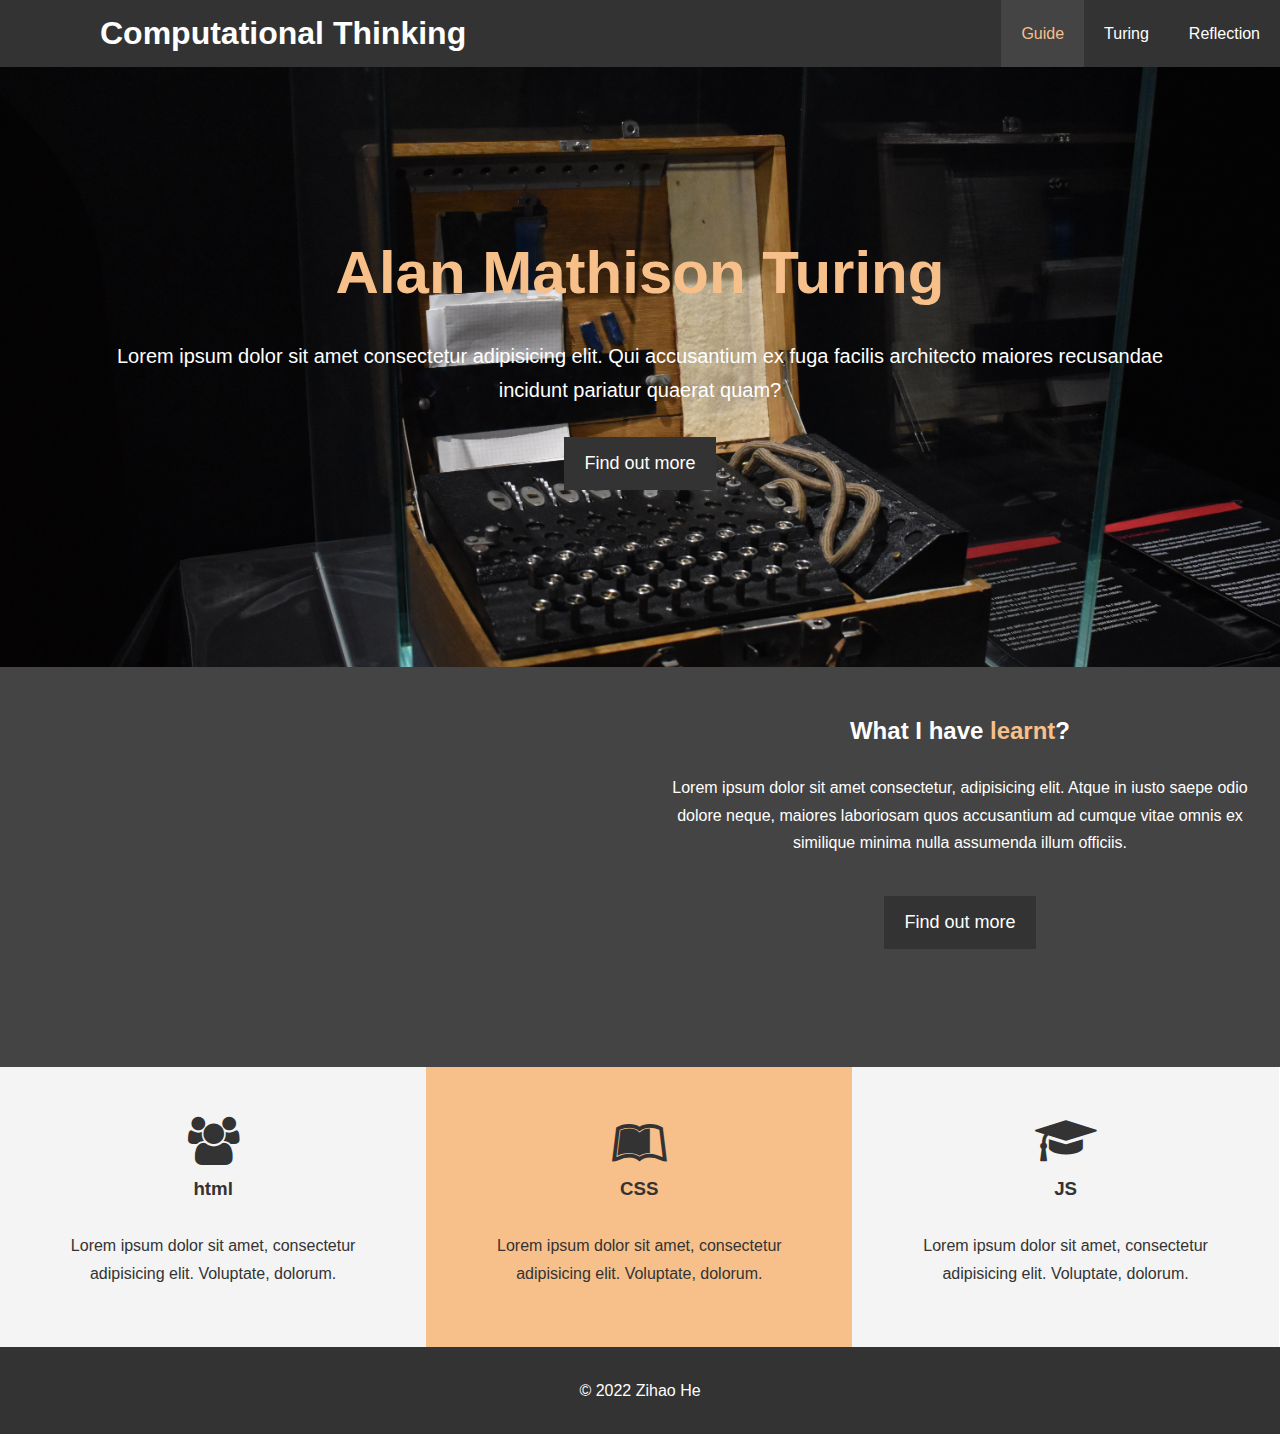
==== index.html @ 5e50711f "first commit" ====
<!DOCTYPE html>
<html lang="en">
<head>
    <meta charset="UTF-8">
    <meta http-equiv="X-UA-Compatible" content="IE=edge">
    <meta name="viewport" content="width=device-width, initial-scale=1.0">
    <meta name="description" content="学习HTML和css">
    <meta name="keywords" content="巩固HTML和css知识">
    <link rel="stylesheet" href="css/style.css">
    <link rel="stylesheet" href="css/font-awesome.min.css">
    <title>CMT199 Coursework</title>
</head>
<body>
    <header>
        <nav id="navbar">
            <h1><a href="index.html">Computational Thinking</a></h1>
            <ul>
                <li>
                    <a class="current" href="index.html">Guide</a>
                </li>
                <li>
                    <a href="turing.html">Turing</a>
                </li>
                <li>
                    <a href="reflection.html">Reflection</a>
                </li>
            </ul>
        </nav>
        <div id="showcase">
            <div class="container">
                <div class="showcase-content">  
                    <h1><span class="text-primary">Alan Mathison Turing</span></h1>
                    <p>Lorem ipsum dolor sit amet consectetur adipisicing elit. Qui accusantium ex fuga facilis architecto maiores recusandae incidunt pariatur quaerat quam?</p>
                    <a class="btn" href="Turing.html">Find out more</a>
                </div>
            </div>
        </div>

    </header>
    <section id="home-info" class="bg-dark">
        <div class="info-img">

        </div>
        <div class="info-content">
            <h2>What I have <span class="text-primary">learnt</span>?</h2>
            <p>Lorem ipsum dolor sit amet consectetur, adipisicing elit. Atque in iusto saepe odio dolore neque, maiores laboriosam quos accusantium ad cumque vitae omnis ex similique minima nulla assumenda illum officiis.</p>
            <a class="btn btn-light" href="about.html">Find out more</a>
        </div>
    </section>
    <section id="features">
        <div class="box bg-light">
            <i class="fa fa-users fa-3x"></i>
            <h3>html</h3>
            <p>Lorem ipsum dolor sit amet, consectetur adipisicing elit. Voluptate, dolorum.</p>
        </div>
        <div class="box bg-primary">
            <i class="fa fa-leanpub fa-3x"></i>
            <h3>CSS</h3>
            <p>Lorem ipsum dolor sit amet, consectetur adipisicing elit. Voluptate, dolorum.</p>
        </div>
        <div class="box bg-light">
            <i class="fa fa-graduation-cap fa-3x"></i>
            <h3>JS</h3>
            <p>Lorem ipsum dolor sit amet, consectetur adipisicing elit. Voluptate, dolorum.</p>
        </div>
    </section>
    <div class="clr"></div>
    <footer id="main-footer">
        <p>&copy; 2022 Zihao He</p>
    </footer>
</body>
</html>
---- css/style.css ----
/* reset */
*{
    padding: 0;
    margin: 0;
    box-sizing: border-box;
}
/* main styling */
html,body{
    font-family: 'Segoe UI', Tahoma, Geneva, Verdana, sans-serif;
    line-height: 1.7em;
}
a{
    color: #333;
    text-decoration: none;
}
h1,h2,h3{
    padding-bottom: 20px;
}
p{
    margin: 10px 0;
}
/* utility classes */
.container{
    margin: 0 auto;
    max-width: 1100px;
    overflow: hidden;
    padding: 0 20px;
}
.text-primary{
    color: #f7c08a;
}
.bg-dark{
    background: #444;
    color: #fff;

}
.clr{
    clear: both;
}
.py{
    padding: 10px 0;
}
.l-heading{
    font-size: 40px;
    padding-top: 20px;
}
/* navbar */
#navbar{
    background: #333;
    color: #fff;
    overflow: auto;

}
#navbar a{
    color: #fff;
}
#navbar h1{
    float: left;
    padding-top: 20px;
    margin-left: 100px;
}
#navbar ul{
    float: right;
    list-style: none;
}
#navbar li{
    float: left;  
}
#navbar ul li a{
    display: block;
    padding: 20px;
    text-align: center;
}
#navbar ul li a:hover,
#navbar ul li a.current{
    background: #444;
    color: #f7c08a;
}
/* showcase */
#showcase{
    background: url('../img/showcase-blackAudioMixer.jpg')
    no-repeat center center/cover;
    height: 600px;
}
#showcase .showcase-content{
    color: #fff;
    text-align: center;
    padding-top: 170px;
}
#showcase .showcase-content h1{
    font-size: 60px;
    line-height: 1.2em;
}
#showcase .showcase-content p{
    font-size: 20px;
    line-height: 1.7em;
    padding-bottom: 20px;
}
.btn{
    display: inline-block;
    font-size: 18px;
    color: #fff;
    background: #333;
    padding: 13px 20px;
    border: none;
}
.btn:hover{
    background: #f7c08a;
}
.btt-light{
    background: #f4f4f4;
    color: #333;
}
/* home-info */
#home-info{
    height: 400px;

}
#home-info .info-img{
    float: left;
    width: 50%;
    background: url('../img/pexels-grafixartphoto-samir-belhamra-4254551.jpg')
    no-repeat center center/cover;
    height: 100%;
}
#home-info .info-content{
    float: right;
    width: 50%;
    text-align: center;
    height: 100%;
    padding: 50px 30px;
    overflow: hidden;
}
#home-info .info-content p{
    padding-bottom: 30px;
}

/* features */
.box{
    float: left;
    width: 33.3%;
    padding: 50px;
    text-align: center;
}
.box i{
    margin-bottom: 10px;
}
.bg-light{
    background: #f4f4f4;
    color: #333;
}
.bg-primary{
    background: #f7c08a;
    color: #333;
}
/* about-info */
#about-info .info-left{
    float: left;
    width: 50%;
    height: 100%;

}
#about-info .info-right{
    float: right;
    width: 50%;
    height: 100%;
}
#about-info .info-right img{
    display: block;
    width: 80%;
    margin: 0 auto;
    border-radius: 50%;
}

/*testimonals*/
#testimonials{
    height: 600px;
    background: url('../img/pexels-grafixartphoto-samir-belhamra-4254562.jpg') 
    no-repeat center center/cover;
    padding-top: 100px;
}
#testimonials h2{
    color: #fff;
    text-align: center;
    padding-bottom: 40px;
}
#testimonials .testimonial{
    padding: 20px;
    margin-bottom: 40px;
    border-radius: 5px;
    opacity: 0.9;
}
#testimonials .testimonial img{
    width: 100px;
    height: 100px;
    border-radius: 50%;
    float: left;
    margin-right: 20px;
}

/* coontact-form */
#contact-form .form-group{
    margin-bottom: 20px;
}
#contact-form label{
    display: block;
    margin-bottom: 5px;
}
#contact-form input,
#contact-form textarea{
    width: 100%;
    padding: 10px;
    border: 1px #ddd solid;
}
#contact-form textarea{
    height: 200px;
}
#contact-form input:focus,
#contact-form textarea:focus{
    outline: none;
    border-color: #f7c08a;
}
/* footer */
#main-footer{
    text-align: center;
    background: #333;
    color: #fff;
    padding: 20px;
}
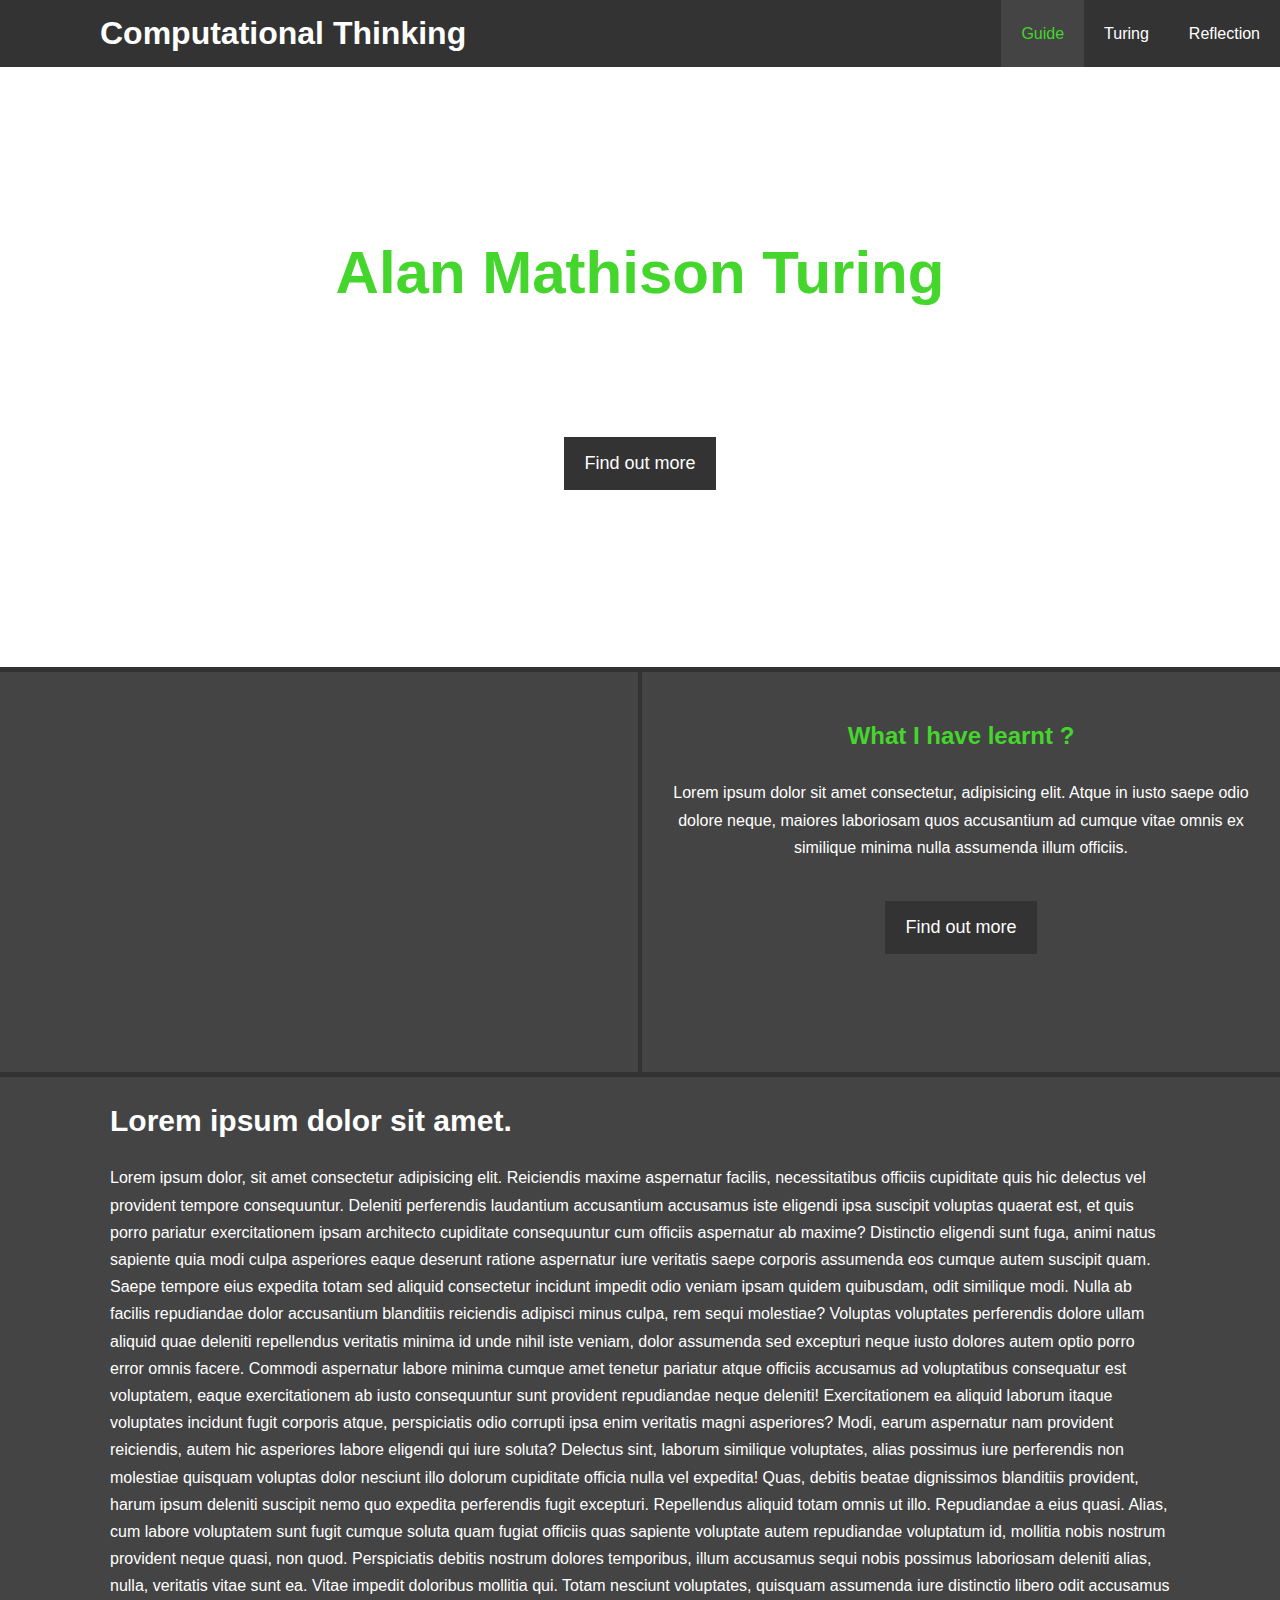
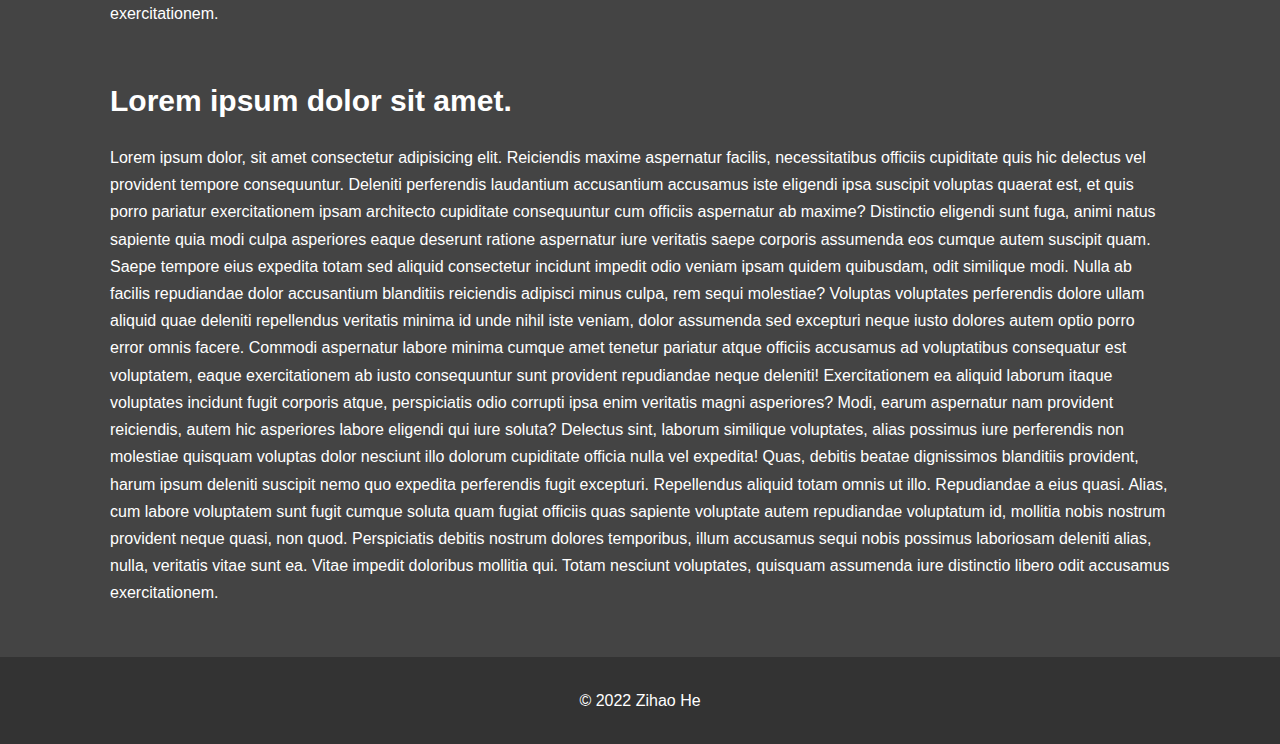
==== commit 780b5873: "Initialising the project" ====
--- a/index.html
+++ b/index.html
@@ -1,22 +1,23 @@
 <!DOCTYPE html>
 <html lang="en">
+
 <head>
     <meta charset="UTF-8">
     <meta http-equiv="X-UA-Compatible" content="IE=edge">
     <meta name="viewport" content="width=device-width, initial-scale=1.0">
-    <meta name="description" content="学习HTML和css">
-    <meta name="keywords" content="巩固HTML和css知识">
+    <meta name="description" content="Learn HTML and CSS">
     <link rel="stylesheet" href="css/style.css">
     <link rel="stylesheet" href="css/font-awesome.min.css">
-    <title>CMT199 Coursework</title>
+    <title>CMT119 Coursework</title>
 </head>
+
 <body>
     <header>
         <nav id="navbar">
             <h1><a href="index.html">Computational Thinking</a></h1>
             <ul>
                 <li>
-                    <a class="current" href="index.html">Guide</a>
+                    <a class="current" href="#guide">Guide</a>
                 </li>
                 <li>
                     <a href="turing.html">Turing</a>
@@ -26,47 +27,93 @@
                 </li>
             </ul>
         </nav>
-        <div id="showcase">
-            <div class="container">
-                <div class="showcase-content">  
-                    <h1><span class="text-primary">Alan Mathison Turing</span></h1>
-                    <p>Lorem ipsum dolor sit amet consectetur adipisicing elit. Qui accusantium ex fuga facilis architecto maiores recusandae incidunt pariatur quaerat quam?</p>
-                    <a class="btn" href="Turing.html">Find out more</a>
-                </div>
+    </header>
+    <section id="showcase">
+        <div class="container">
+            <div class="showcase-content">
+                <h1><span class="text-primary">Alan Mathison Turing</span></h1>
+                <p>Lorem ipsum dolor sit amet consectetur adipisicing elit. Qui accusantium ex fuga facilis architecto
+                    maiores recusandae incidunt pariatur quaerat quam?</p>
+                <a class="btn" href="turing.html">Find out more</a>
             </div>
         </div>
-
-    </header>
+    </section>
+    <div class="separator"></div>
     <section id="home-info" class="bg-dark">
-        <div class="info-img">
-
-        </div>
+        <div class="info-img"></div>
         <div class="info-content">
-            <h2>What I have <span class="text-primary">learnt</span>?</h2>
-            <p>Lorem ipsum dolor sit amet consectetur, adipisicing elit. Atque in iusto saepe odio dolore neque, maiores laboriosam quos accusantium ad cumque vitae omnis ex similique minima nulla assumenda illum officiis.</p>
-            <a class="btn btn-light" href="about.html">Find out more</a>
+            <h2><span class="text-primary">What I have learnt ?</span></h2>
+            <p>Lorem ipsum dolor sit amet consectetur, adipisicing elit. Atque in iusto saepe odio dolore neque, maiores
+                laboriosam quos accusantium ad cumque vitae omnis ex similique minima nulla assumenda illum officiis.
+            </p>
+            <a class="btn btn-light" href="reflection.html">Find out more</a>
         </div>
     </section>
-    <section id="features">
-        <div class="box bg-light">
-            <i class="fa fa-users fa-3x"></i>
-            <h3>html</h3>
-            <p>Lorem ipsum dolor sit amet, consectetur adipisicing elit. Voluptate, dolorum.</p>
-        </div>
-        <div class="box bg-primary">
-            <i class="fa fa-leanpub fa-3x"></i>
-            <h3>CSS</h3>
-            <p>Lorem ipsum dolor sit amet, consectetur adipisicing elit. Voluptate, dolorum.</p>
-        </div>
-        <div class="box bg-light">
-            <i class="fa fa-graduation-cap fa-3x"></i>
-            <h3>JS</h3>
-            <p>Lorem ipsum dolor sit amet, consectetur adipisicing elit. Voluptate, dolorum.</p>
+    <div class="separator"></div>
+    <div class="clr"></div>
+    <section id="guide" class="py bg-dark">
+        <div class="container">
+            <div class="guide-content">
+                <h1>Lorem ipsum dolor sit amet.</h1>
+                <p>Lorem ipsum dolor, sit amet consectetur adipisicing elit. Reiciendis maxime aspernatur facilis,
+                    necessitatibus officiis cupiditate quis hic delectus vel provident tempore consequuntur. Deleniti
+                    perferendis laudantium accusantium accusamus iste eligendi ipsa suscipit voluptas quaerat est, et
+                    quis porro pariatur exercitationem ipsam architecto cupiditate consequuntur cum officiis aspernatur
+                    ab maxime? Distinctio eligendi sunt fuga, animi natus sapiente quia modi culpa asperiores eaque
+                    deserunt ratione aspernatur iure veritatis saepe corporis assumenda eos cumque autem suscipit quam.
+                    Saepe tempore eius expedita totam sed aliquid consectetur incidunt impedit odio veniam ipsam quidem
+                    quibusdam, odit similique modi. Nulla ab facilis repudiandae dolor accusantium blanditiis reiciendis
+                    adipisci minus culpa, rem sequi molestiae? Voluptas voluptates perferendis dolore ullam aliquid quae
+                    deleniti repellendus veritatis minima id unde nihil iste veniam, dolor assumenda sed excepturi neque
+                    iusto dolores autem optio porro error omnis facere. Commodi aspernatur labore minima cumque amet
+                    tenetur pariatur atque officiis accusamus ad voluptatibus consequatur est voluptatem, eaque
+                    exercitationem ab iusto consequuntur sunt provident repudiandae neque deleniti! Exercitationem ea
+                    aliquid laborum itaque voluptates incidunt fugit corporis atque, perspiciatis odio corrupti ipsa
+                    enim veritatis magni asperiores? Modi, earum aspernatur nam provident reiciendis, autem hic
+                    asperiores labore eligendi qui iure soluta? Delectus sint, laborum similique voluptates, alias
+                    possimus iure perferendis non molestiae quisquam voluptas dolor nesciunt illo dolorum cupiditate
+                    officia nulla vel expedita! Quas, debitis beatae dignissimos blanditiis provident, harum ipsum
+                    deleniti suscipit nemo quo expedita perferendis fugit excepturi. Repellendus aliquid totam omnis ut
+                    illo. Repudiandae a eius quasi. Alias, cum labore voluptatem sunt fugit cumque soluta quam fugiat
+                    officiis quas sapiente voluptate autem repudiandae voluptatum id, mollitia nobis nostrum provident
+                    neque quasi, non quod. Perspiciatis debitis nostrum dolores temporibus, illum accusamus sequi nobis
+                    possimus laboriosam deleniti alias, nulla, veritatis vitae sunt ea. Vitae impedit doloribus mollitia
+                    qui. Totam nesciunt voluptates, quisquam assumenda iure distinctio libero odit accusamus
+                    exercitationem.
+                </p>
+                <h1>Lorem ipsum dolor sit amet.</h1>
+                <p>Lorem ipsum dolor, sit amet consectetur adipisicing elit. Reiciendis maxime aspernatur facilis,
+                necessitatibus officiis cupiditate quis hic delectus vel provident tempore consequuntur. Deleniti
+                perferendis laudantium accusantium accusamus iste eligendi ipsa suscipit voluptas quaerat est, et
+                quis porro pariatur exercitationem ipsam architecto cupiditate consequuntur cum officiis aspernatur
+                ab maxime? Distinctio eligendi sunt fuga, animi natus sapiente quia modi culpa asperiores eaque
+                deserunt ratione aspernatur iure veritatis saepe corporis assumenda eos cumque autem suscipit quam.
+                Saepe tempore eius expedita totam sed aliquid consectetur incidunt impedit odio veniam ipsam quidem
+                quibusdam, odit similique modi. Nulla ab facilis repudiandae dolor accusantium blanditiis reiciendis
+                adipisci minus culpa, rem sequi molestiae? Voluptas voluptates perferendis dolore ullam aliquid quae
+                deleniti repellendus veritatis minima id unde nihil iste veniam, dolor assumenda sed excepturi neque
+                iusto dolores autem optio porro error omnis facere. Commodi aspernatur labore minima cumque amet
+                tenetur pariatur atque officiis accusamus ad voluptatibus consequatur est voluptatem, eaque
+                exercitationem ab iusto consequuntur sunt provident repudiandae neque deleniti! Exercitationem ea
+                aliquid laborum itaque voluptates incidunt fugit corporis atque, perspiciatis odio corrupti ipsa
+                enim veritatis magni asperiores? Modi, earum aspernatur nam provident reiciendis, autem hic
+                asperiores labore eligendi qui iure soluta? Delectus sint, laborum similique voluptates, alias
+                possimus iure perferendis non molestiae quisquam voluptas dolor nesciunt illo dolorum cupiditate
+                officia nulla vel expedita! Quas, debitis beatae dignissimos blanditiis provident, harum ipsum
+                deleniti suscipit nemo quo expedita perferendis fugit excepturi. Repellendus aliquid totam omnis ut
+                illo. Repudiandae a eius quasi. Alias, cum labore voluptatem sunt fugit cumque soluta quam fugiat
+                officiis quas sapiente voluptate autem repudiandae voluptatum id, mollitia nobis nostrum provident
+                neque quasi, non quod. Perspiciatis debitis nostrum dolores temporibus, illum accusamus sequi nobis
+                possimus laboriosam deleniti alias, nulla, veritatis vitae sunt ea. Vitae impedit doloribus mollitia
+                qui. Totam nesciunt voluptates, quisquam assumenda iure distinctio libero odit accusamus
+                exercitationem.
+                </p>
+            </div>
         </div>
     </section>
-    <div class="clr"></div>
     <footer id="main-footer">
         <p>&copy; 2022 Zihao He</p>
     </footer>
 </body>
+
 </html>--- a/css/style.css
+++ b/css/style.css
@@ -1,102 +1,131 @@
 /* reset */
-*{
+* {
     padding: 0;
     margin: 0;
     box-sizing: border-box;
 }
+
 /* main styling */
-html,body{
+html,
+body {
     font-family: 'Segoe UI', Tahoma, Geneva, Verdana, sans-serif;
     line-height: 1.7em;
-}
-a{
+    scroll-behavior: smooth;
+}
+
+a {
     color: #333;
     text-decoration: none;
 }
-h1,h2,h3{
+
+h1,
+h2,
+h3 {
     padding-bottom: 20px;
 }
-p{
+
+p {
     margin: 10px 0;
 }
+
 /* utility classes */
-.container{
+.container {
     margin: 0 auto;
     max-width: 1100px;
     overflow: hidden;
     padding: 0 20px;
 }
-.text-primary{
-    color: #f7c08a;
-}
-.bg-dark{
+
+.text-primary {
+    color: #44d62c;
+}
+
+.bg-dark {
     background: #444;
     color: #fff;
-
-}
-.clr{
+}
+
+.clr {
     clear: both;
 }
-.py{
+
+.py {
     padding: 10px 0;
 }
-.l-heading{
+
+.separator {
+    padding-bottom: 5px;
+    background: #333;
+}
+
+.l-heading {
     font-size: 40px;
     padding-top: 20px;
 }
+
 /* navbar */
-#navbar{
+#navbar {
     background: #333;
     color: #fff;
     overflow: auto;
 
 }
-#navbar a{
-    color: #fff;
-}
-#navbar h1{
+
+#navbar a {
+    color: #fff;
+}
+
+#navbar h1 {
     float: left;
     padding-top: 20px;
     margin-left: 100px;
 }
-#navbar ul{
+
+#navbar ul {
     float: right;
     list-style: none;
 }
-#navbar li{
-    float: left;  
-}
-#navbar ul li a{
+
+#navbar li {
+    float: left;
+}
+
+#navbar ul li a {
     display: block;
     padding: 20px;
     text-align: center;
 }
+
 #navbar ul li a:hover,
-#navbar ul li a.current{
+#navbar ul li a.current {
     background: #444;
-    color: #f7c08a;
-}
+    color: #44d62c;
+}
+
 /* showcase */
-#showcase{
-    background: url('../img/showcase-blackAudioMixer.jpg')
-    no-repeat center center/cover;
+#showcase {
+    background: url('../img/showcase-cryptography.jpg') no-repeat center center/cover;
     height: 600px;
 }
-#showcase .showcase-content{
+
+#showcase .showcase-content {
     color: #fff;
     text-align: center;
     padding-top: 170px;
 }
-#showcase .showcase-content h1{
+
+#showcase .showcase-content h1 {
     font-size: 60px;
     line-height: 1.2em;
 }
-#showcase .showcase-content p{
+
+#showcase .showcase-content p {
     font-size: 20px;
     line-height: 1.7em;
     padding-bottom: 20px;
 }
-.btn{
+
+.btn {
     display: inline-block;
     font-size: 18px;
     color: #fff;
@@ -104,93 +133,109 @@
     padding: 13px 20px;
     border: none;
 }
-.btn:hover{
-    background: #f7c08a;
-}
-.btt-light{
+
+.btn:hover {
+    background: #44d62c;
+}
+
+.btt-light {
     background: #f4f4f4;
     color: #333;
 }
+
 /* home-info */
-#home-info{
+#home-info {
     height: 400px;
-
-}
-#home-info .info-img{
-    float: left;
-    width: 50%;
-    background: url('../img/pexels-grafixartphoto-samir-belhamra-4254551.jpg')
-    no-repeat center center/cover;
-    height: 100%;
-}
-#home-info .info-content{
+}
+
+#home-info .info-img {
+    float: left;
+    width: 50%;
+    background: url('../img/homeInfo-learn.jpg') no-repeat center center/cover;
+    height: 100%;
+    border-right: 2px solid #333;
+}
+
+#home-info .info-content {
     float: right;
     width: 50%;
     text-align: center;
     height: 100%;
     padding: 50px 30px;
     overflow: hidden;
-}
-#home-info .info-content p{
+    border-left: 2px solid #333;
+}
+
+#home-info .info-content p {
     padding-bottom: 30px;
 }
 
-/* features */
-.box{
-    float: left;
-    width: 33.3%;
-    padding: 50px;
-    text-align: center;
-}
-.box i{
-    margin-bottom: 10px;
-}
-.bg-light{
-    background: #f4f4f4;
-    color: #333;
-}
-.bg-primary{
-    background: #f7c08a;
-    color: #333;
-}
+/* guide */
+#guide {}
+
+#guide .guide-content {}
+
+#guide .guide-content h1 {
+    font-size: 30px;
+    padding-top: 20px;
+}
+
+#guide .guide-content p {
+    padding-bottom: 30px;
+}
+
 /* about-info */
-#about-info .info-left{
-    float: left;
-    width: 50%;
-    height: 100%;
-
-}
-#about-info .info-right{
+#about-info .info-left {
+    float: left;
+    width: 50%;
+    height: 100%;
+
+}
+
+#about-info .info-right {
     float: right;
     width: 50%;
     height: 100%;
 }
-#about-info .info-right img{
+
+#about-info .info-right img {
     display: block;
     width: 80%;
-    margin: 0 auto;
+    margin: 20px auto;
     border-radius: 50%;
 }
 
+/* reflection */
+#reflection .reflection-content h1 {
+    font-size: 30px;
+    padding-top: 20px;
+}
+
+#reflection .reflection-content p {
+    padding-bottom: 30px;
+}
+
 /*testimonals*/
-#testimonials{
+#testimonials {
     height: 600px;
-    background: url('../img/pexels-grafixartphoto-samir-belhamra-4254562.jpg') 
-    no-repeat center center/cover;
+    background: url('../img/showcase-blackAudioMixer.jpg') no-repeat center center/cover;
     padding-top: 100px;
 }
-#testimonials h2{
+
+#testimonials h2 {
     color: #fff;
     text-align: center;
     padding-bottom: 40px;
 }
-#testimonials .testimonial{
+
+#testimonials .testimonial {
     padding: 20px;
     margin-bottom: 40px;
     border-radius: 5px;
     opacity: 0.9;
 }
-#testimonials .testimonial img{
+
+#testimonials .testimonial img {
     width: 100px;
     height: 100px;
     border-radius: 50%;
@@ -198,32 +243,10 @@
     margin-right: 20px;
 }
 
-/* coontact-form */
-#contact-form .form-group{
-    margin-bottom: 20px;
-}
-#contact-form label{
-    display: block;
-    margin-bottom: 5px;
-}
-#contact-form input,
-#contact-form textarea{
-    width: 100%;
-    padding: 10px;
-    border: 1px #ddd solid;
-}
-#contact-form textarea{
-    height: 200px;
-}
-#contact-form input:focus,
-#contact-form textarea:focus{
-    outline: none;
-    border-color: #f7c08a;
-}
 /* footer */
-#main-footer{
+#main-footer {
     text-align: center;
     background: #333;
     color: #fff;
     padding: 20px;
-}
+}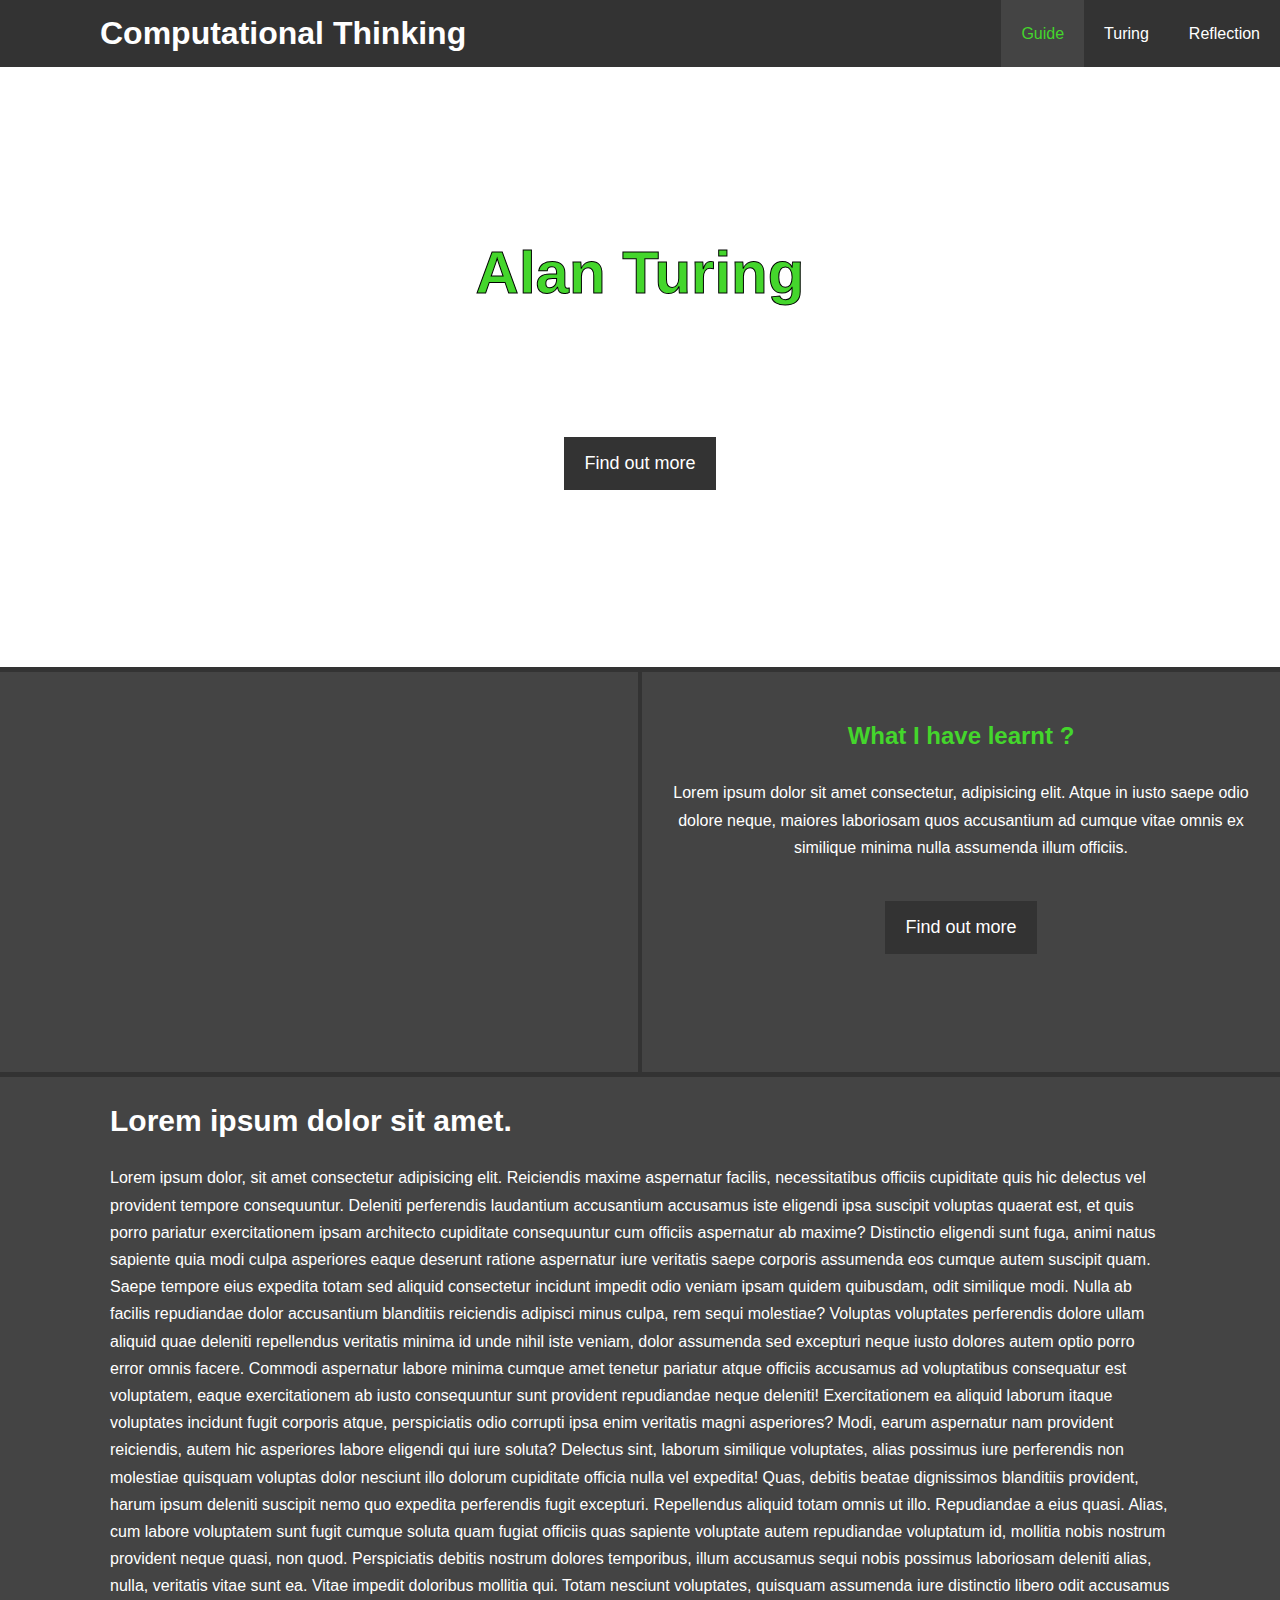
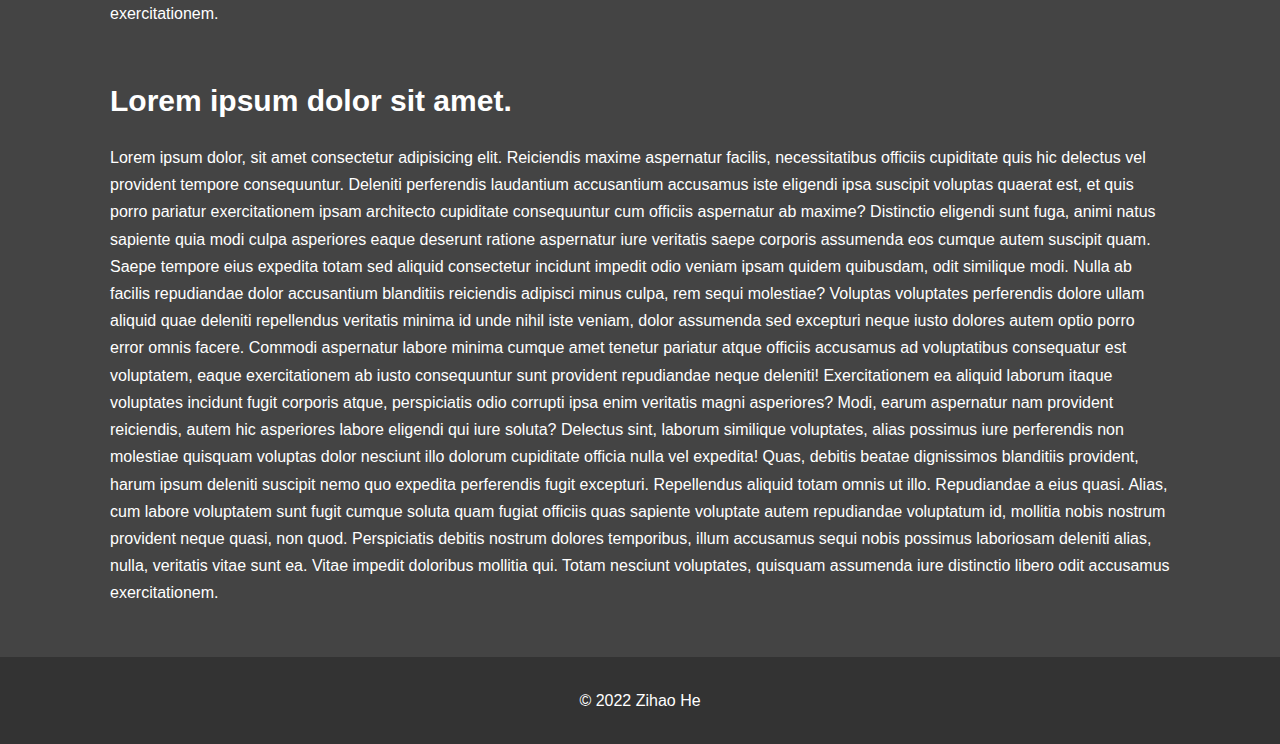
==== commit 0104fb58: "finish Turing page" ====
--- a/index.html
+++ b/index.html
@@ -31,7 +31,7 @@
     <section id="showcase">
         <div class="container">
             <div class="showcase-content">
-                <h1><span class="text-primary">Alan Mathison Turing</span></h1>
+                <h1><span class="text-primary stroke">Alan Turing</span></h1>
                 <p>Lorem ipsum dolor sit amet consectetur adipisicing elit. Qui accusantium ex fuga facilis architecto
                     maiores recusandae incidunt pariatur quaerat quam?</p>
                 <a class="btn" href="turing.html">Find out more</a>
@@ -83,30 +83,30 @@
                 </p>
                 <h1>Lorem ipsum dolor sit amet.</h1>
                 <p>Lorem ipsum dolor, sit amet consectetur adipisicing elit. Reiciendis maxime aspernatur facilis,
-                necessitatibus officiis cupiditate quis hic delectus vel provident tempore consequuntur. Deleniti
-                perferendis laudantium accusantium accusamus iste eligendi ipsa suscipit voluptas quaerat est, et
-                quis porro pariatur exercitationem ipsam architecto cupiditate consequuntur cum officiis aspernatur
-                ab maxime? Distinctio eligendi sunt fuga, animi natus sapiente quia modi culpa asperiores eaque
-                deserunt ratione aspernatur iure veritatis saepe corporis assumenda eos cumque autem suscipit quam.
-                Saepe tempore eius expedita totam sed aliquid consectetur incidunt impedit odio veniam ipsam quidem
-                quibusdam, odit similique modi. Nulla ab facilis repudiandae dolor accusantium blanditiis reiciendis
-                adipisci minus culpa, rem sequi molestiae? Voluptas voluptates perferendis dolore ullam aliquid quae
-                deleniti repellendus veritatis minima id unde nihil iste veniam, dolor assumenda sed excepturi neque
-                iusto dolores autem optio porro error omnis facere. Commodi aspernatur labore minima cumque amet
-                tenetur pariatur atque officiis accusamus ad voluptatibus consequatur est voluptatem, eaque
-                exercitationem ab iusto consequuntur sunt provident repudiandae neque deleniti! Exercitationem ea
-                aliquid laborum itaque voluptates incidunt fugit corporis atque, perspiciatis odio corrupti ipsa
-                enim veritatis magni asperiores? Modi, earum aspernatur nam provident reiciendis, autem hic
-                asperiores labore eligendi qui iure soluta? Delectus sint, laborum similique voluptates, alias
-                possimus iure perferendis non molestiae quisquam voluptas dolor nesciunt illo dolorum cupiditate
-                officia nulla vel expedita! Quas, debitis beatae dignissimos blanditiis provident, harum ipsum
-                deleniti suscipit nemo quo expedita perferendis fugit excepturi. Repellendus aliquid totam omnis ut
-                illo. Repudiandae a eius quasi. Alias, cum labore voluptatem sunt fugit cumque soluta quam fugiat
-                officiis quas sapiente voluptate autem repudiandae voluptatum id, mollitia nobis nostrum provident
-                neque quasi, non quod. Perspiciatis debitis nostrum dolores temporibus, illum accusamus sequi nobis
-                possimus laboriosam deleniti alias, nulla, veritatis vitae sunt ea. Vitae impedit doloribus mollitia
-                qui. Totam nesciunt voluptates, quisquam assumenda iure distinctio libero odit accusamus
-                exercitationem.
+                    necessitatibus officiis cupiditate quis hic delectus vel provident tempore consequuntur. Deleniti
+                    perferendis laudantium accusantium accusamus iste eligendi ipsa suscipit voluptas quaerat est, et
+                    quis porro pariatur exercitationem ipsam architecto cupiditate consequuntur cum officiis aspernatur
+                    ab maxime? Distinctio eligendi sunt fuga, animi natus sapiente quia modi culpa asperiores eaque
+                    deserunt ratione aspernatur iure veritatis saepe corporis assumenda eos cumque autem suscipit quam.
+                    Saepe tempore eius expedita totam sed aliquid consectetur incidunt impedit odio veniam ipsam quidem
+                    quibusdam, odit similique modi. Nulla ab facilis repudiandae dolor accusantium blanditiis reiciendis
+                    adipisci minus culpa, rem sequi molestiae? Voluptas voluptates perferendis dolore ullam aliquid quae
+                    deleniti repellendus veritatis minima id unde nihil iste veniam, dolor assumenda sed excepturi neque
+                    iusto dolores autem optio porro error omnis facere. Commodi aspernatur labore minima cumque amet
+                    tenetur pariatur atque officiis accusamus ad voluptatibus consequatur est voluptatem, eaque
+                    exercitationem ab iusto consequuntur sunt provident repudiandae neque deleniti! Exercitationem ea
+                    aliquid laborum itaque voluptates incidunt fugit corporis atque, perspiciatis odio corrupti ipsa
+                    enim veritatis magni asperiores? Modi, earum aspernatur nam provident reiciendis, autem hic
+                    asperiores labore eligendi qui iure soluta? Delectus sint, laborum similique voluptates, alias
+                    possimus iure perferendis non molestiae quisquam voluptas dolor nesciunt illo dolorum cupiditate
+                    officia nulla vel expedita! Quas, debitis beatae dignissimos blanditiis provident, harum ipsum
+                    deleniti suscipit nemo quo expedita perferendis fugit excepturi. Repellendus aliquid totam omnis ut
+                    illo. Repudiandae a eius quasi. Alias, cum labore voluptatem sunt fugit cumque soluta quam fugiat
+                    officiis quas sapiente voluptate autem repudiandae voluptatum id, mollitia nobis nostrum provident
+                    neque quasi, non quod. Perspiciatis debitis nostrum dolores temporibus, illum accusamus sequi nobis
+                    possimus laboriosam deleniti alias, nulla, veritatis vitae sunt ea. Vitae impedit doloribus mollitia
+                    qui. Totam nesciunt voluptates, quisquam assumenda iure distinctio libero odit accusamus
+                    exercitationem.
                 </p>
             </div>
         </div>
--- a/css/style.css
+++ b/css/style.css
@@ -40,6 +40,10 @@
     color: #44d62c;
 }
 
+.stroke {
+    -webkit-text-stroke: 1px black;
+}
+
 .bg-dark {
     background: #444;
     color: #fff;
@@ -60,7 +64,7 @@
 
 .l-heading {
     font-size: 40px;
-    padding-top: 20px;
+    padding: 30px 0;
 }
 
 /* navbar */
@@ -184,40 +188,32 @@
     padding-bottom: 30px;
 }
 
-/* about-info */
-#about-info .info-left {
-    float: left;
-    width: 50%;
-    height: 100%;
-
-}
-
-#about-info .info-right {
-    float: right;
-    width: 50%;
-    height: 100%;
-}
-
-#about-info .info-right img {
+/* Turing */
+
+#turing .turing-image{
+    float: right;
+    clear: both;
+    width: 45%;
+}
+
+#turing .turing-image img {
     display: block;
     width: 80%;
     margin: 20px auto;
     border-radius: 50%;
 }
 
-/* reflection */
-#reflection .reflection-content h1 {
-    font-size: 30px;
-    padding-top: 20px;
-}
-
-#reflection .reflection-content p {
-    padding-bottom: 30px;
-}
+#turing .turing-image p {
+   font-size: 30px;
+}
+
+/* #turing .turing-image p {
+    float: right;
+} */
 
 /*testimonals*/
 #testimonials {
-    height: 600px;
+    height: 700px;
     background: url('../img/showcase-blackAudioMixer.jpg') no-repeat center center/cover;
     padding-top: 100px;
 }
@@ -236,11 +232,19 @@
 }
 
 #testimonials .testimonial img {
-    width: 100px;
-    height: 100px;
-    border-radius: 50%;
+    width: 80px;
     float: left;
     margin-right: 20px;
+}
+
+/* reflection */
+#reflection .reflection-content h1 {
+    font-size: 30px;
+    padding-top: 20px;
+}
+
+#reflection .reflection-content p {
+    padding-bottom: 30px;
 }
 
 /* footer */
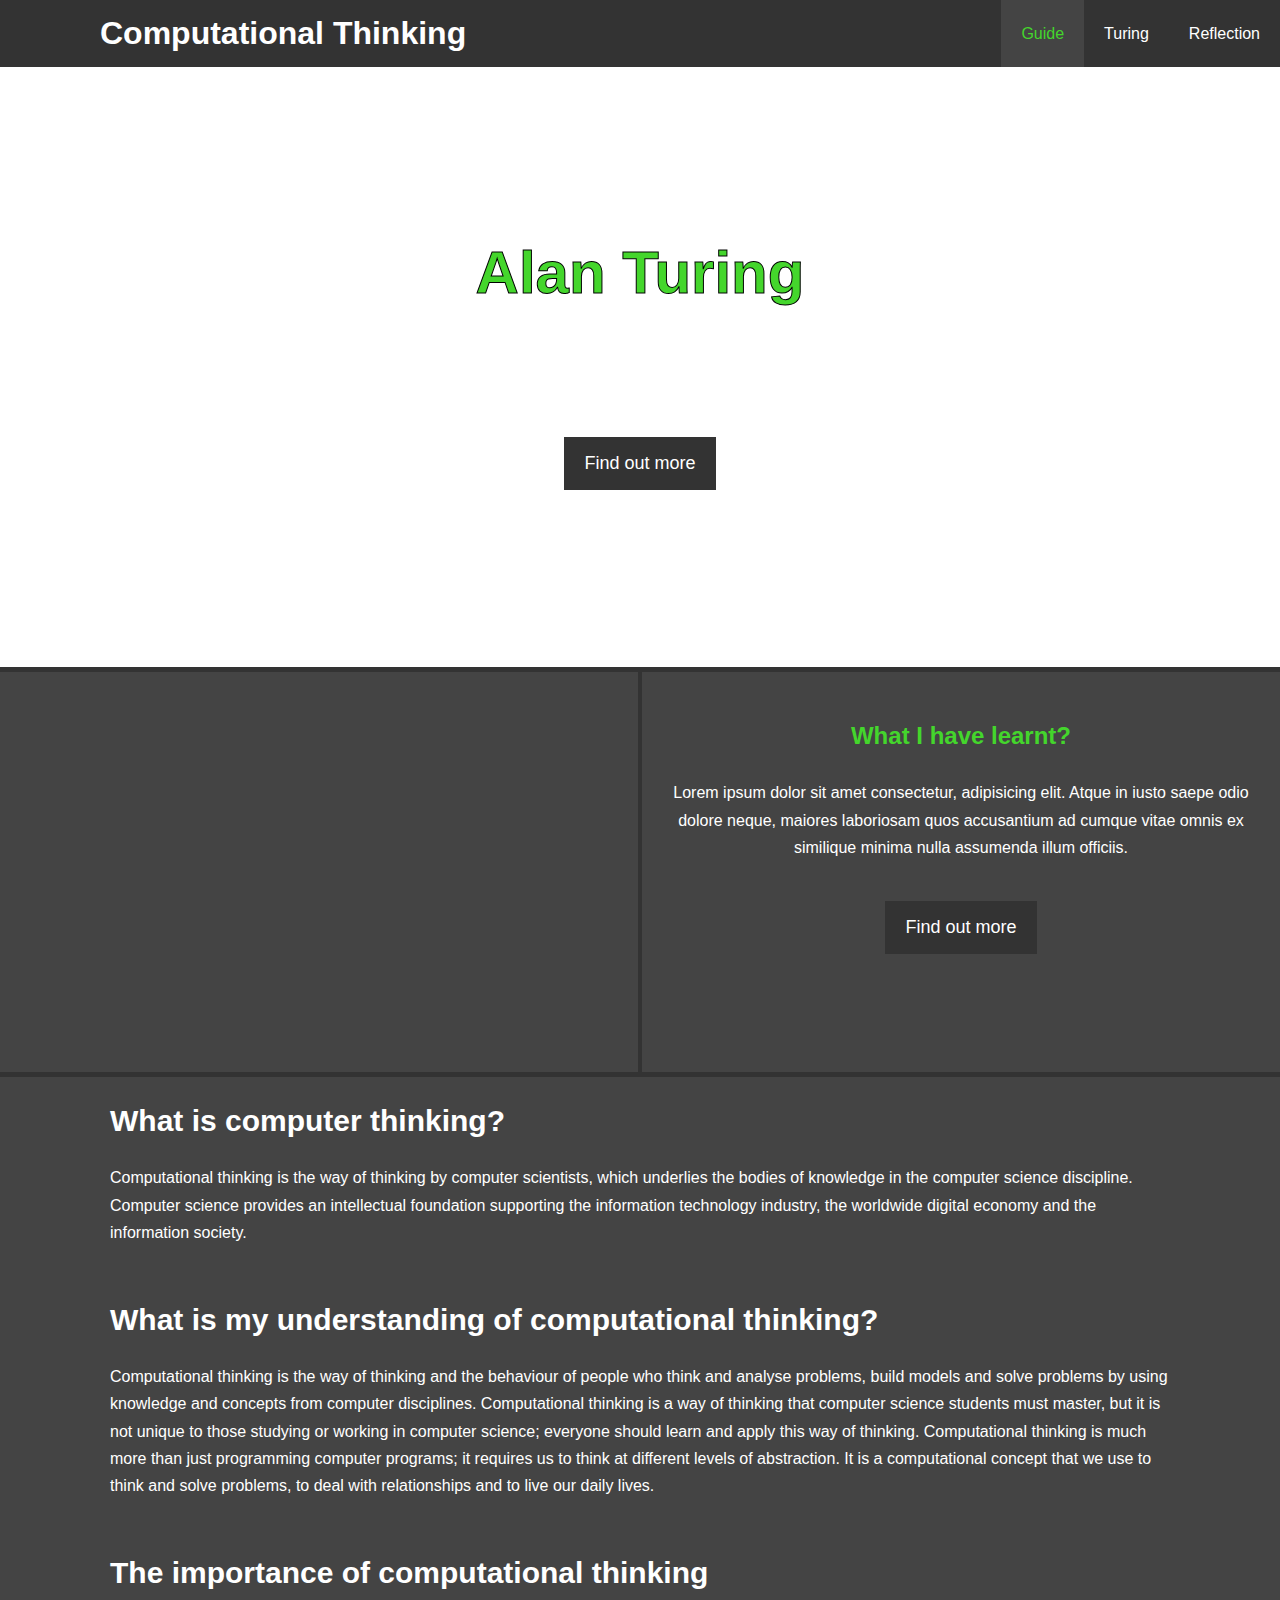
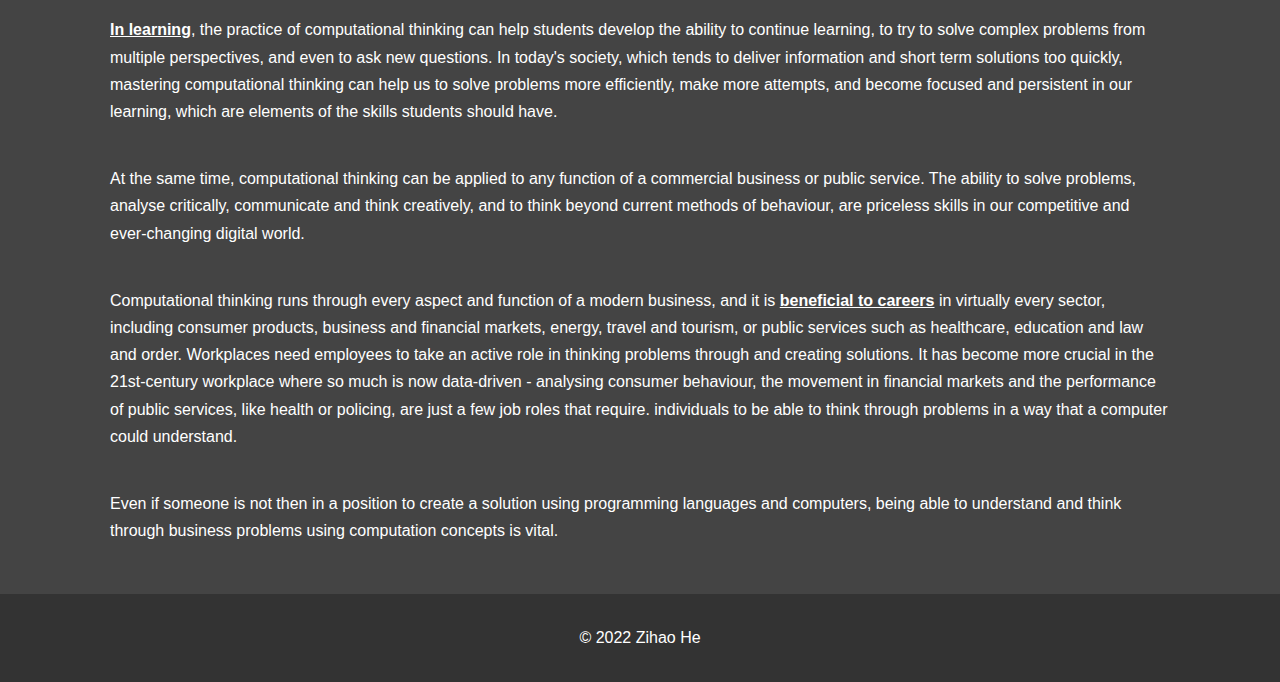
==== commit e38fb219: "finish references and guide page" ====
--- a/index.html
+++ b/index.html
@@ -7,7 +7,6 @@
     <meta name="viewport" content="width=device-width, initial-scale=1.0">
     <meta name="description" content="Learn HTML and CSS">
     <link rel="stylesheet" href="css/style.css">
-    <link rel="stylesheet" href="css/font-awesome.min.css">
     <title>CMT119 Coursework</title>
 </head>
 
@@ -32,8 +31,9 @@
         <div class="container">
             <div class="showcase-content">
                 <h1><span class="text-primary stroke">Alan Turing</span></h1>
-                <p>Lorem ipsum dolor sit amet consectetur adipisicing elit. Qui accusantium ex fuga facilis architecto
-                    maiores recusandae incidunt pariatur quaerat quam?</p>
+                <p>"Turing, as the hero who decippped the Enigma cipher machine, made the greatest contribution to the
+                    eventual success of
+                    the Allies in winning the Second World War."</p>
                 <a class="btn" href="turing.html">Find out more</a>
             </div>
         </div>
@@ -42,7 +42,7 @@
     <section id="home-info" class="bg-dark">
         <div class="info-img"></div>
         <div class="info-content">
-            <h2><span class="text-primary">What I have learnt ?</span></h2>
+            <h2><span class="text-primary">What I have learnt?</span></h2>
             <p>Lorem ipsum dolor sit amet consectetur, adipisicing elit. Atque in iusto saepe odio dolore neque, maiores
                 laboriosam quos accusantium ad cumque vitae omnis ex similique minima nulla assumenda illum officiis.
             </p>
@@ -54,60 +54,59 @@
     <section id="guide" class="py bg-dark">
         <div class="container">
             <div class="guide-content">
-                <h1>Lorem ipsum dolor sit amet.</h1>
-                <p>Lorem ipsum dolor, sit amet consectetur adipisicing elit. Reiciendis maxime aspernatur facilis,
-                    necessitatibus officiis cupiditate quis hic delectus vel provident tempore consequuntur. Deleniti
-                    perferendis laudantium accusantium accusamus iste eligendi ipsa suscipit voluptas quaerat est, et
-                    quis porro pariatur exercitationem ipsam architecto cupiditate consequuntur cum officiis aspernatur
-                    ab maxime? Distinctio eligendi sunt fuga, animi natus sapiente quia modi culpa asperiores eaque
-                    deserunt ratione aspernatur iure veritatis saepe corporis assumenda eos cumque autem suscipit quam.
-                    Saepe tempore eius expedita totam sed aliquid consectetur incidunt impedit odio veniam ipsam quidem
-                    quibusdam, odit similique modi. Nulla ab facilis repudiandae dolor accusantium blanditiis reiciendis
-                    adipisci minus culpa, rem sequi molestiae? Voluptas voluptates perferendis dolore ullam aliquid quae
-                    deleniti repellendus veritatis minima id unde nihil iste veniam, dolor assumenda sed excepturi neque
-                    iusto dolores autem optio porro error omnis facere. Commodi aspernatur labore minima cumque amet
-                    tenetur pariatur atque officiis accusamus ad voluptatibus consequatur est voluptatem, eaque
-                    exercitationem ab iusto consequuntur sunt provident repudiandae neque deleniti! Exercitationem ea
-                    aliquid laborum itaque voluptates incidunt fugit corporis atque, perspiciatis odio corrupti ipsa
-                    enim veritatis magni asperiores? Modi, earum aspernatur nam provident reiciendis, autem hic
-                    asperiores labore eligendi qui iure soluta? Delectus sint, laborum similique voluptates, alias
-                    possimus iure perferendis non molestiae quisquam voluptas dolor nesciunt illo dolorum cupiditate
-                    officia nulla vel expedita! Quas, debitis beatae dignissimos blanditiis provident, harum ipsum
-                    deleniti suscipit nemo quo expedita perferendis fugit excepturi. Repellendus aliquid totam omnis ut
-                    illo. Repudiandae a eius quasi. Alias, cum labore voluptatem sunt fugit cumque soluta quam fugiat
-                    officiis quas sapiente voluptate autem repudiandae voluptatum id, mollitia nobis nostrum provident
-                    neque quasi, non quod. Perspiciatis debitis nostrum dolores temporibus, illum accusamus sequi nobis
-                    possimus laboriosam deleniti alias, nulla, veritatis vitae sunt ea. Vitae impedit doloribus mollitia
-                    qui. Totam nesciunt voluptates, quisquam assumenda iure distinctio libero odit accusamus
-                    exercitationem.
+                <h1>What is computer thinking?</h1>
+                <p>Computational thinking is the way of thinking by computer scientists, which underlies the bodies of
+                    knowledge in the
+                    computer science discipline. Computer science provides an intellectual foundation supporting the
+                    information technology
+                    industry, the worldwide digital economy and the information society.
                 </p>
-                <h1>Lorem ipsum dolor sit amet.</h1>
-                <p>Lorem ipsum dolor, sit amet consectetur adipisicing elit. Reiciendis maxime aspernatur facilis,
-                    necessitatibus officiis cupiditate quis hic delectus vel provident tempore consequuntur. Deleniti
-                    perferendis laudantium accusantium accusamus iste eligendi ipsa suscipit voluptas quaerat est, et
-                    quis porro pariatur exercitationem ipsam architecto cupiditate consequuntur cum officiis aspernatur
-                    ab maxime? Distinctio eligendi sunt fuga, animi natus sapiente quia modi culpa asperiores eaque
-                    deserunt ratione aspernatur iure veritatis saepe corporis assumenda eos cumque autem suscipit quam.
-                    Saepe tempore eius expedita totam sed aliquid consectetur incidunt impedit odio veniam ipsam quidem
-                    quibusdam, odit similique modi. Nulla ab facilis repudiandae dolor accusantium blanditiis reiciendis
-                    adipisci minus culpa, rem sequi molestiae? Voluptas voluptates perferendis dolore ullam aliquid quae
-                    deleniti repellendus veritatis minima id unde nihil iste veniam, dolor assumenda sed excepturi neque
-                    iusto dolores autem optio porro error omnis facere. Commodi aspernatur labore minima cumque amet
-                    tenetur pariatur atque officiis accusamus ad voluptatibus consequatur est voluptatem, eaque
-                    exercitationem ab iusto consequuntur sunt provident repudiandae neque deleniti! Exercitationem ea
-                    aliquid laborum itaque voluptates incidunt fugit corporis atque, perspiciatis odio corrupti ipsa
-                    enim veritatis magni asperiores? Modi, earum aspernatur nam provident reiciendis, autem hic
-                    asperiores labore eligendi qui iure soluta? Delectus sint, laborum similique voluptates, alias
-                    possimus iure perferendis non molestiae quisquam voluptas dolor nesciunt illo dolorum cupiditate
-                    officia nulla vel expedita! Quas, debitis beatae dignissimos blanditiis provident, harum ipsum
-                    deleniti suscipit nemo quo expedita perferendis fugit excepturi. Repellendus aliquid totam omnis ut
-                    illo. Repudiandae a eius quasi. Alias, cum labore voluptatem sunt fugit cumque soluta quam fugiat
-                    officiis quas sapiente voluptate autem repudiandae voluptatum id, mollitia nobis nostrum provident
-                    neque quasi, non quod. Perspiciatis debitis nostrum dolores temporibus, illum accusamus sequi nobis
-                    possimus laboriosam deleniti alias, nulla, veritatis vitae sunt ea. Vitae impedit doloribus mollitia
-                    qui. Totam nesciunt voluptates, quisquam assumenda iure distinctio libero odit accusamus
-                    exercitationem.
+                <h1>What is my understanding of computational thinking?</h1>
+                <p>Computational thinking is the way of thinking and the behaviour of people who think and analyse
+                    problems, build models
+                    and solve problems by using knowledge and concepts from computer disciplines. Computational thinking
+                    is a way of
+                    thinking that computer science students must master, but it is not unique to those studying or
+                    working in computer
+                    science; everyone should learn and apply this way of thinking. Computational thinking is much more
+                    than just programming
+                    computer programs; it requires us to think at different levels of abstraction. It is a computational
+                    concept that we use
+                    to think and solve problems, to deal with relationships and to live our daily lives.
                 </p>
+                <h1>The importance of computational thinking</h1>
+                <p><b>In learning</b>, the practice of computational thinking can help students develop the ability to
+                    continue learning, to try
+                    to solve complex problems from multiple perspectives, and even to ask new questions. In today's
+                    society, which tends to
+                    deliver information and short term solutions too quickly, mastering computational thinking can help
+                    us to solve problems
+                    more efficiently, make more attempts, and become focused and persistent in our learning, which are
+                    elements of the
+                    skills students should have.
+                </p>
+                <p>At the same time, computational thinking can be applied to any function of a commercial business or
+                    public service. The
+                    ability to solve problems, analyse critically, communicate and think creatively, and to think beyond
+                    current methods of
+                    behaviour, are priceless skills in our competitive and ever-changing digital world.</p>
+                <p>Computational thinking runs through every aspect and function of a modern business, and it is
+                    <b>beneficial to careers</b> in
+                    virtually every sector, including consumer products, business and financial markets, energy, travel
+                    and tourism, or
+                    public services such as healthcare, education and law and order. Workplaces need employees to take
+                    an active role in
+                    thinking problems through and creating solutions. It has become more crucial in the 21st-century
+                    workplace where so much
+                    is now data-driven - analysing consumer behaviour, the movement in financial markets and the
+                    performance of public
+                    services, like health or policing, are just a few job roles that require. individuals to be able to
+                    think through
+                    problems in a way that a computer could understand.
+                </p>
+                <p>Even if someone is not then in a position to create a solution using programming languages and
+                    computers, being able to
+                    understand and think through business problems using computation concepts is vital.</p>
             </div>
         </div>
     </section>
--- a/css/style.css
+++ b/css/style.css
@@ -28,6 +28,10 @@
     margin: 10px 0;
 }
 
+b {
+    text-decoration: underline;
+}
+
 /* utility classes */
 .container {
     margin: 0 auto;
@@ -190,7 +194,7 @@
 
 /* Turing */
 
-#turing .turing-image{
+#turing .turing-image {
     float: right;
     clear: both;
     width: 45%;
@@ -204,7 +208,7 @@
 }
 
 #turing .turing-image p {
-   font-size: 30px;
+    font-size: 30px;
 }
 
 /* #turing .turing-image p {
